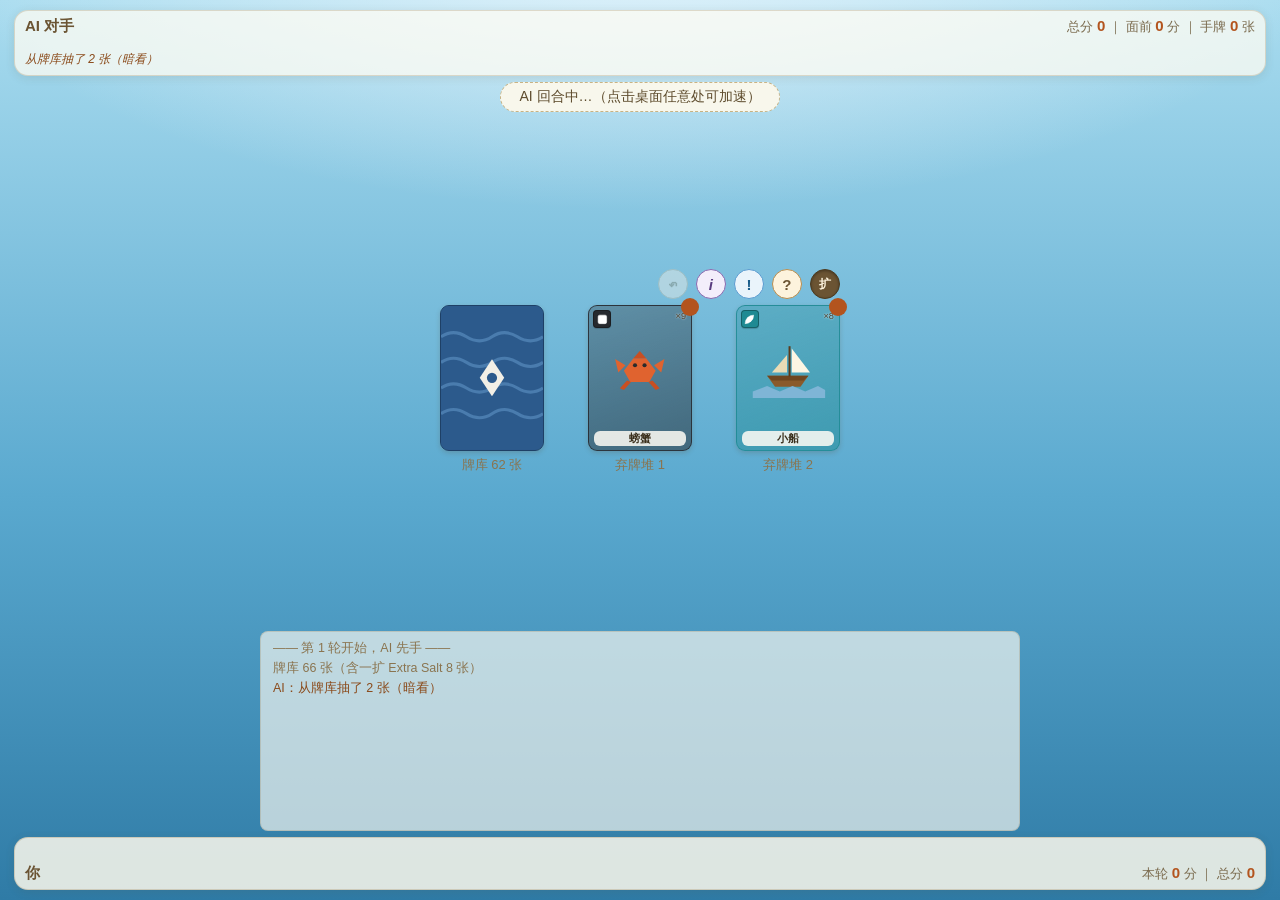
==== index.html @ f8fdf92a "init: 海盐折纸网页版最小可运行组件（游戏页面 + css/js）" ====
<!DOCTYPE html>
<html lang="zh-CN">
<head>
<meta charset="UTF-8">
<meta name="viewport" content="width=device-width, initial-scale=1.0">
<title>海盐折纸 · Sea Salt &amp; Paper 网页版</title>
<link rel="stylesheet" href="css/style.css">
<link rel="stylesheet" href="css/cards.css">
</head>
<body>
<div id="app">

  <!-- AI 区 -->
  <section id="ai-zone">
    <div class="zone-head">
      <span class="pname">AI 对手</span>
      <span class="pstats">总分 <b id="ai-total">0</b> ｜ 面前 <b id="ai-table-score">0</b> 分 ｜ 手牌 <b id="ai-hand-count">0</b> 张</span>
    </div>
    <div id="ai-hand" class="hand-row"></div>
    <div id="ai-table" class="table-row"></div>
    <div id="ai-bubble"></div>
  </section>

  <!-- 中央：牌库与弃牌堆 -->
  <section id="center-zone">
    <div id="phase-bar"></div>
    <div class="piles-block">
      <div id="corner-btns">
        <button id="undo-btn" data-action="undo" title="悔棋：只能撤销本回合内的操作">↶</button>
        <button id="info-btn" data-action="toggleInfo" title="说明模式：开启后点任意牌只看效果说明">i</button>
        <button id="rules-btn" data-action="rulebook" title="规则书">!</button>
        <button id="help-btn" data-action="help" title="规则速查">?</button>
        <button id="exp-btn" data-action="toggleExp" title="一扩 Extra Salt：开关需重开一局">扩</button>
      </div>
      <div class="piles">
        <div class="pile-wrap">
          <div id="deck" class="pile"></div>
          <div class="pile-label">牌库 <span id="deck-count"></span></div>
        </div>
        <div class="pile-wrap">
          <div id="discard-0" class="pile"></div>
          <div class="pile-label">弃牌堆 1</div>
        </div>
        <div class="pile-wrap">
          <div id="discard-1" class="pile"></div>
          <div class="pile-label">弃牌堆 2</div>
        </div>
      </div>
    </div>
    <div id="log"></div>
  </section>

  <!-- 玩家区 -->
  <section id="player-zone">
    <div id="call-bar"></div>
    <div id="duo-bar"></div>
    <div id="player-hand" class="hand-row"></div>
    <div id="player-table" class="table-row"></div>
    <div class="zone-head">
      <span class="pname">你</span>
      <span class="pstats">本轮 <b id="my-round-score">0</b> 分 ｜ 总分 <b id="my-total">0</b></span>
    </div>
  </section>

</div>

<div id="overlay" class="hidden"><div id="overlay-card"></div></div>

<script src="js/cards.js"></script>
<script src="js/rules.js"></script>
<script src="js/ai.js"></script>
<script src="js/ui.js"></script>
<script src="js/main.js"></script>
</body>
</html>
---- css/style.css ----
/* style.css — 布局与主题（海洋风） */
* { box-sizing: border-box; margin: 0; padding: 0; }

:root {
  /* 牌宽跟视口走（宽、高哪个更紧就按哪个缩），手机上一屏放得下、不用上下滑。
     其余档位都按手牌宽的比例派生，比例沿用旧的 74:50:104:92:44；
     高上限 74px 保证桌面大屏上跟以前一样大。 */
  --hand-w: clamp(42px, min(13.4vw, 10.2vh), 74px);
  --table-w: calc(var(--hand-w) * 0.676);
  --pile-w: calc(var(--hand-w) * 1.405);
  --ov-w: calc(var(--hand-w) * 1.243);
  --mini-w: calc(var(--hand-w) * 0.595);
  /* 牌面文字与颜色图标的字号也随牌宽走 */
  --card-name-fs: clamp(8.5px, calc(var(--hand-w) * 0.155), 11px);
  --card-small-name-fs: clamp(7.5px, calc(var(--hand-w) * 0.13), 9px);
  --ci: clamp(9px, calc(var(--hand-w) * 0.2), 15px); /* 颜色识别图标边长 */
}

body {
  font-family: "Microsoft YaHei", "PingFang SC", sans-serif;
  color: #233240;
  background:
    radial-gradient(1200px 500px at 50% -10%, #eaf6fd 0%, transparent 60%),
    linear-gradient(180deg, #a9dcef 0%, #5aa9cf 55%, #2f7ba6 100%);
  /* 横向不滚；纵向一律允许滚动 —— 内容超高时不再被硬裁掉（手机上以前牌库会被压成 0 高且看不了） */
  overflow-x: hidden;
  overflow-y: auto;
  -webkit-tap-highlight-color: transparent; /* 去掉触屏点击时的灰色闪块（改用 :active 做反馈） */
  overscroll-behavior-y: none;             /* 手机端阻止下拉刷新/回弹 */
}

#app {
  /* 用 min-height 而不是 height：内容多时整页可向下生长并滚动，
     同高度富余时 1fr 仍会把中间区拉开（视觉与以前一致）；
     dvh 跟随手机地址栏收放，避免 100vh 把底部手牌顶到工具栏下面 */
  min-height: 100vh;
  min-height: 100dvh;
  display: grid;
  grid-template-rows: auto 1fr auto;
  gap: 6px;
  padding: 10px 14px;
  touch-action: manipulation; /* 去掉触屏 300ms 点击延迟，并禁掉双击缩放 */
}

/* ---------- 区域通用 ---------- */
#ai-zone, #player-zone {
  display: flex;
  flex-direction: column;
  gap: 5px;
  padding: 6px 10px;
  border-radius: 14px;
  background: rgba(255, 252, 243, 0.75);
  box-shadow: 0 2px 10px rgba(90, 70, 40, 0.12);
  border: 1px solid rgba(150, 120, 70, 0.25);
}

#player-zone { background: rgba(252, 248, 235, 0.85); }

.zone-head {
  display: flex;
  justify-content: space-between;
  align-items: baseline;
  flex-wrap: wrap; /* 窄屏下“总分…”整段换行，不挤掉名字 */
  gap: 0 8px;
}
.pname { font-weight: bold; font-size: 15px; color: #6b5433; }
.pstats { font-size: 13px; color: #7a6a4d; }
.pstats b { color: #b3541e; font-size: 15px; }

#center-zone {
  display: flex;
  flex-direction: column;
  align-items: center;
  /* 高度有富余时把空白分到“牌库上下”两处（日志贴玩家区），而不是堆在底部变成一块死白 */
  justify-content: space-between;
  gap: 8px;
  /* 这里故意不再写 min-height: 0 —— 那个写法允许网格把中央区压到 0 高，
     手机上手牌一换行，牌库/弃牌堆/日志会整体消失 */
}

/* ---------- 阶段条 ---------- */
#phase-bar {
  font-size: 14px;
  color: #5d4b2c;
  background: rgba(255, 250, 236, 0.9);
  border: 1px dashed #c9b384;
  border-radius: 20px;
  padding: 5px 18px;
  min-height: 28px;
}

/* ---------- 弃牌堆区 ---------- */
.piles { display: flex; gap: 44px; align-items: flex-start; }
.pile-wrap { display: flex; flex-direction: column; align-items: center; gap: 5px; }
.pile-label { font-size: 13px; color: #8a744f; }

/* ---------- 日志 ---------- */
#log {
  width: min(760px, 96%);
  flex: 1 1 auto;
  min-height: 56px;
  max-height: 200px; /* 中央区放大：多留几行历史 */
  overflow-y: auto;
  font-size: 12.5px;
  color: #7a6a4d;
  background: rgba(255, 252, 243, 0.65);
  border: 1px solid rgba(150, 120, 70, 0.22);
  border-radius: 8px;
  padding: 6px 12px;
  line-height: 1.6;
}
.log-line.you { color: #1a5c8a; }
.log-line.ai { color: #8a4a1a; }
.log-line.sys { color: #8a744f; }

/* ---------- 手牌/面前行 ----------
   最小高度按牌档算（不留死高度）；空行直接塌掉，
   否则开局时 AI 区会白白占掉两行空白、把玩家区顶到屏外 */
.hand-row {
  display: flex;
  flex-wrap: wrap;
  gap: 8px;
  min-height: calc(var(--hand-w) * 1.4 + 8px);
  align-items: flex-end;
  padding: 4px 2px;
}
.table-row {
  display: flex;
  flex-wrap: wrap;
  gap: 6px;
  min-height: calc(var(--table-w) * 1.4 + 6px);
  align-items: flex-end;
  padding: 2px;
}
/* AI 手牌用的是 mini 牌，行高按 mini 算 */
#ai-hand { min-height: calc(var(--mini-w) * 1.4 + 8px); }
/* 空行塌掉（#ai-hand:empty 特异性高于 #ai-hand，否则盖不住） */
.hand-row:empty, .table-row:empty, #ai-hand:empty { min-height: 0; padding: 0; }

/* ---------- 按钮条 ---------- */
#call-bar, #duo-bar {
  display: flex;
  gap: 8px;
  align-items: center;
  flex-wrap: wrap;
  min-height: 30px;
}
/* 空条塌掉：写在断点外，否则横屏（宽 >640px）下两个空条会白占 60px 把整页顶出一屏 */
#call-bar:empty, #duo-bar:empty { min-height: 0; }
.call-tip { font-size: 13px; color: #b3541e; font-weight: bold; }
.sel-info { font-size: 12px; color: #8a4a1a; }

.btn {
  font-family: inherit;
  font-size: 13px;
  padding: 6px 14px;
  border-radius: 18px;
  border: 1px solid #b98d4f;
  background: linear-gradient(180deg, #fdf3dd, #f3e2bd);
  color: #5d4b2c;
  cursor: pointer;
  transition: transform .08s, box-shadow .08s;
}
.btn:hover { transform: translateY(-1px); box-shadow: 0 3px 8px rgba(120, 90, 40, .25); }
.btn:active { transform: translateY(0); }
.btn.primary { background: linear-gradient(180deg, #3f7d4e, #2f6340); color: #fff; border-color: #2f6340; }
.btn.danger { background: linear-gradient(180deg, #d9534f, #b03a36); color: #fff; border-color: #b03a36; }
.btn.warn { background: linear-gradient(180deg, #e8912d, #c97416); color: #fff; border-color: #c97416; }
.btn.ghost { background: transparent; border-style: dashed; }
.btn.disabled, .btn[disabled] { opacity: .45; cursor: not-allowed; }
.btn.mini { font-size: 12px; padding: 3px 10px; }
/* 按钮文案的长/短两套：默认（桌面）显长的，手机断点里反过来 */
.btn .bt-short { display: none; }
.duo-btn { border-color: #3f7d4e; color: #2f6340; font-weight: bold; }

/* ---------- AI 气泡 ---------- */
#ai-bubble {
  min-height: 18px;
  font-size: 12px;
  color: #8a4a1a;
  font-style: italic;
}

/* ---------- 覆盖层 ---------- */
#overlay {
  position: fixed;
  inset: 0;
  background: rgba(40, 30, 15, 0.45);
  display: flex;
  align-items: center;
  justify-content: center;
  z-index: 50;
}
#overlay.hidden { display: none; }
#overlay-card {
  background: #fdf8ec;
  border-radius: 16px;
  padding: 22px 26px;
  max-width: min(760px, 92vw);
  max-height: 86vh;
  max-height: 86dvh;
  overflow: auto;
  box-shadow: 0 12px 40px rgba(30, 20, 5, 0.4);
  text-align: center;
}
#overlay-card h3 { margin-bottom: 10px; color: #5d4b2c; }
#overlay-card .row {
  display: flex;
  gap: 12px;
  justify-content: center;
  flex-wrap: wrap;
  margin: 10px 0;
  align-items: flex-end;
}
#overlay-card .ov-card { cursor: pointer; border-radius: 10px; padding: 4px; transition: transform .1s; }
#overlay-card .ov-card:hover { transform: translateY(-3px); background: #f3e6c6; }
#overlay-card .ov-pile { margin: 8px 0; }
#overlay-card .ov-pile-title { font-size: 12px; color: #8a744f; margin-bottom: 4px; }
#overlay-card p.hint { font-size: 12px; color: #a08c60; margin: 6px 0; }

/* 弃牌堆选择：亮出两堆顶牌辅助判断 */
#overlay-card .discard-choices { display: flex; gap: 18px; justify-content: center; margin: 8px 0; }
#overlay-card .dc-col {
  display: flex; flex-direction: column; align-items: center; gap: 6px;
  padding: 8px 12px; border-radius: 12px;
  background: rgba(255, 250, 236, 0.7); border: 1px solid rgba(150, 120, 70, 0.3);
}
#overlay-card .dc-col.disabled { opacity: .45; }
#overlay-card .dc-col.ref { background: transparent; border: 1px dashed rgba(150, 120, 70, 0.4); }
#overlay-card .dc-label { font-size: 12px; color: #8a744f; }
#overlay-card .dc-top { min-height: 64px; display: flex; align-items: center; justify-content: center; }
#overlay-card .dc-empty {
  width: 46px; height: 64px; border: 2px dashed #c9b384; border-radius: 8px;
  display: flex; align-items: center; justify-content: center; color: #c9b384; font-size: 13px;
}
#overlay-card .settle {
  text-align: left;
  font-size: 13px;
  line-height: 1.6;
  background: rgba(240, 228, 200, 0.5);
  border-radius: 8px;
  padding: 8px 12px;
  margin: 6px 0;
}
/* 结算明细表 */
.settle-head { font-weight: bold; color: #6b5433; margin-bottom: 4px; }
/* 结算亮手牌 */
.settle-hand-title { font-size: 12px; color: #8a744f; margin: 4px 0 3px; }
.settle-hand {
  display: flex;
  flex-wrap: wrap;
  gap: 5px;
  margin-bottom: 6px;
  padding: 6px 8px;
  background: rgba(255, 250, 236, 0.7);
  border: 1px dashed rgba(150, 120, 70, 0.35);
  border-radius: 8px;
  min-height: 64px;
  align-items: center;
}
.settle-hand .hint { font-size: 12px; color: #a08c60; }
.settle-row {
  display: grid;
  grid-template-columns: 72px 1fr 56px;
  gap: 10px;
  padding: 2px 0;
  border-bottom: 1px dashed rgba(150, 120, 70, 0.25);
  align-items: baseline;
}
.settle-row .s-item { color: #6b5433; font-weight: bold; }
.settle-row .s-desc { color: #7a6a4d; }
.settle-row .s-pts { text-align: right; font-weight: bold; color: #2f6340; }
.settle-row .s-pts.zero { color: #a08c60; font-weight: normal; }
.settle-row.settle-total {
  border-bottom: none;
  border-top: 2px solid rgba(150, 120, 70, 0.45);
  margin-top: 4px;
  padding-top: 6px;
  font-weight: bold;
}
.settle-row.settle-total .s-desc { color: #b3541e; font-weight: bold; }
#overlay-card .score-line { font-size: 22px; font-weight: bold; color: #b3541e; margin: 10px 0; }

/* ---------- 规则速查面板 ---------- */
#overlay-card .help-sec { text-align: left; margin: 12px 0; }
#overlay-card .help-sec-title {
  font-weight: bold; font-size: 13px; color: #b3541e;
  border-left: 3px solid #e8912d; padding-left: 8px; margin-bottom: 5px;
}
#overlay-card .help-steps, #overlay-card .help-ul {
  margin: 0; padding-left: 20px; font-size: 12.5px; color: #5d4b2c; line-height: 1.75;
}
#overlay-card .help-ul { list-style: disc; }
#overlay-card .help-p { font-size: 12.5px; color: #5d4b2c; margin: 4px 0; line-height: 1.6; }
#overlay-card .help-call {
  font-size: 12.5px; color: #5d4b2c; line-height: 1.6; text-align: left;
  background: rgba(255, 250, 236, 0.7); border: 1px solid rgba(150, 120, 70, 0.28);
  border-radius: 10px; padding: 7px 10px; margin: 6px 0;
}
#overlay-card .help-call > b { color: #b3541e; }
#overlay-card .help-call .help-ul { margin: 4px 0; }
#overlay-card .help-eg {
  display: block; margin-top: 4px; padding: 5px 8px; font-size: 12px; color: #6b5433;
  background: rgba(232, 145, 45, 0.12); border-left: 3px solid #e8a06a; border-radius: 4px;
}
#overlay-card .help-tb { width: 100%; border-collapse: collapse; font-size: 12.5px; table-layout: fixed; }
#overlay-card .help-tb td, #overlay-card .help-tb th {
  border: 1px solid rgba(150, 120, 70, 0.3); padding: 3px 5px; text-align: center; color: #5d4b2c;
}
#overlay-card .help-tb th { background: rgba(255, 250, 236, 0.8); font-weight: bold; color: #6b5433; }
#overlay-card .help-tb > tr > td:first-child,
#overlay-card .help-tb tr:first-child td:first-child {
  font-weight: bold; color: #6b5433; background: rgba(255, 250, 236, 0.6);
}
/* 键值表：首列窄、末列左对齐描述 */
#overlay-card .help-tb.kv td:first-child { width: 30%; }
#overlay-card .help-tb.kv td:last-child { text-align: left; }

/* ---------- 牌信息弹层 / 牌表页小件 ---------- */
/* 「一扩」标记 */
.exp-tag {
  display: inline-block;
  font-size: 10px;
  font-weight: bold;
  color: #a44a1e;
  background: #fdeee6;
  border: 1px solid #d07a4a;
  border-radius: 7px;
  padding: 0 5px;
  line-height: 1.5;
  vertical-align: 2px;
}
/* 颜色识别图标的图例（规则书里一行 11 个）；图标本体在 cards.css */
.color-legend {
  display: flex;
  flex-wrap: wrap;
  gap: 5px 14px;
  font-size: 12px;
  margin-top: 4px;
}

/* ---------- 牌库区右上角：悔棋 / 说明模式 / 规则书 / 规则速查 / 一扩 ---------- */
.piles-block {
  display: flex;
  flex-direction: column;
  align-items: flex-end; /* 按钮行与牌堆组右边缘对齐 */
  gap: 6px;
}
#corner-btns { display: flex; gap: 8px; }
#help-btn, #rules-btn, #undo-btn, #info-btn, #exp-btn {
  width: 30px;
  height: 30px;
  border-radius: 50%;
  border: 1px solid #b98d4f;
  background: #fdf3dd;
  color: #6b5433;
  font-size: 15px;
  font-weight: bold;
  line-height: 1;
  cursor: pointer;
}
#rules-btn {
  background: #eaf4fb;
  border-color: #5a9bd0;
  color: #1a5c8a;
}
#info-btn {
  background: #f3eefb;
  border-color: #8a6ab0;
  color: #5a3d80;
  font-style: italic;
}
#exp-btn {
  background: #fdeee6;
  border-color: #d07a4a;
  color: #a44a1e;
  font-size: 12px; /* 「扩」是汉字，30px 圆里得缩字号才不贴边 */
}
/*  toggle 类按钮（说明模式 / 一扩）的激活态：填充反色，一眼看出开着 */
#corner-btns button.on {
  background: #6b5433;
  border-color: #4a3a20;
  color: #fdf3dd;
  box-shadow: inset 0 1px 3px rgba(0, 0, 0, .35);
}
#info-btn.on { background: #5a3d80; border-color: #3d2759; color: #f3eefb; }
#exp-btn.on { background: #a44a1e; border-color: #7a3413; color: #fdeee6; }
#undo-btn {
  background: #eef6ee;
  border-color: #6aa06a;
  color: #2f6340;
}
#undo-btn:disabled {
  opacity: .45;
  cursor: default;
  background: #f1efe8;
  border-color: #c5bda6;
  color: #9a917a;
}

/* ---------- 响应式 ---------- */
/* 窄窗口 / 平板：适度收紧，卡片尺寸由 cards.css 的同名断点控制 */
@media (max-width: 900px) {
  #app { padding: 6px; gap: 4px; }
  .piles { gap: 22px; }
  #log { max-height: 120px; }
}

/* 触屏（手机/平板）：无 hover 可用，所以触控目标放大到 44px、并用 :active 做反馈 */
@media (hover: none), (pointer: coarse) {
  .btn { min-height: 44px; padding: 10px 18px; font-size: 14px; }
  .btn.mini { min-height: 40px; padding: 7px 14px; font-size: 13px; }
  #help-btn, #rules-btn, #undo-btn, #info-btn, #exp-btn { width: 44px; height: 44px; font-size: 18px; }
  #exp-btn { font-size: 15px; }
  /* 触屏上 :hover 会“粘住”不消，这里关掉并换成按下去的 :active 反馈 */
  .btn:hover { transform: none; box-shadow: none; }
  .btn:active { transform: scale(.97); box-shadow: 0 1px 3px rgba(120, 90, 40, .3); }
  #overlay-card .ov-card:hover { transform: none; background: transparent; }
  #overlay-card .ov-card:active { transform: scale(.97); background: #f3e6c6; }
}

/* 手机竖屏：中央区（牌库+日志）优先保留，玩家面板缩到最小可用 */
@media (max-width: 640px) {
  #app { padding: 5px; gap: 3px; }
  #ai-zone, #player-zone { padding: 4px 6px; gap: 4px; border-radius: 10px; }
  .pname { font-size: 13px; }
  .pstats { font-size: 11.5px; }
  .pstats b { font-size: 12.5px; }
  #phase-bar { font-size: 12px; padding: 4px 10px; min-height: 24px; text-align: center; }
  .piles { gap: 10px; }
  .pile-label { font-size: 10.5px; }
  .piles-block { gap: 4px; }
  /* 五个圆钮：触屏块里的 44px 在手机上一行占掉 252px、把牌库挤得很局促，
     收到 32px（本块排在触屏块之后，同特异性会覆盖它的 44px） */
  #help-btn, #rules-btn, #undo-btn, #info-btn, #exp-btn { width: 32px; height: 32px; font-size: 14px; }
  #exp-btn { font-size: 12px; }
  #corner-btns { gap: 6px; }
  /* 日志：手机上不锁死小高度（以前 52px，剩下的 120~180px 变成牌库下面的死空白），
     改成随视口高度给到 26vh，多出来的历史自己滚，不用的部分交给 space-between 分散 */
  #log { min-height: 28px; max-height: 26vh; font-size: 11px; padding: 3px 8px; line-height: 1.45; }
  /* 玩家面板：行高由 :root 的牌宽变量自动算（不再写死 84/56） */
  .hand-row { gap: 4px; padding: 2px 1px; }
  .table-row { gap: 4px; }
  #call-bar, #duo-bar { gap: 6px; min-height: 26px; }
  .call-tip { font-size: 12px; }
  .sel-info { font-size: 11px; }
  #ai-bubble { font-size: 11px; min-height: 12px; }
  /* 弹层：满宽、内边距收紧，靠自身 overflow:auto 滚动 */
  #overlay-card { padding: 14px 10px; border-radius: 12px; max-height: 92dvh; }
  #overlay-card h3 { font-size: 17px; }
  #overlay-card .score-line { font-size: 18px; }
  #overlay-card .row { gap: 8px; margin: 8px 0; }
  #overlay-card .settle { font-size: 12px; padding: 6px 8px; }
  .settle-row { grid-template-columns: 58px 1fr 42px; gap: 6px; }
  .settle-hand { min-height: 56px; gap: 4px; padding: 4px 6px; }
  #overlay-card .help-tb { font-size: 11px; }
  #overlay-card .help-tb td, #overlay-card .help-tb th { padding: 2px 3px; }
  #overlay-card .help-steps, #overlay-card .help-ul,
  #overlay-card .help-p, #overlay-card .help-call { font-size: 11.5px; }
  #overlay-card .help-ul, #overlay-card .help-steps { padding-left: 16px; }
  #overlay-card .discard-choices { gap: 10px; }
  #overlay-card .dc-col { padding: 6px 8px; }
  /* 宣告/配对按钮：文案（“已选：…”“当前 N 分…”）永远独占一行，按钮只在剩下的行里分宽。
     关键是 min-width 必须留够（4em ≈ 4 个汉字）：之前写的是 flex:1 1 0 + min-width:0，
     按钮可以被无限压缩，长文案一出现就把三个按钮挤成 42px（内容只有 30px），
     “跳过 / 结束回合”变成一字一行的竖条，整条被撑到 80px 高。 */
  #call-bar .btn, #duo-bar .btn {
    flex: 1 1 auto; min-width: 4em;
    padding: 8px 5px; font-size: 12.5px; line-height: 1.25;
  }
  #call-bar .call-tip, #call-bar .sel-info,
  #duo-bar .call-tip, #duo-bar .sel-info { flex: 1 1 100%; text-align: center; }
  /* 窄屏改用短文案（“Stop 立即结算”而不是“Stop（立即结算，无颜色奖励）”），
     否则三个宣告按钮的整宽加起来超 366px，会被顶成三行把玩家区抬高 30px */
  #call-bar .btn .bt-long, #duo-bar .btn .bt-long { display: none; }
  #call-bar .btn .bt-short, #duo-bar .btn .bt-short { display: inline; }
}

/* 矮视口（手机横屏 / 小窗口）：宽度超过 640px 所以上面的手机块不生效，
   但纵向只有 390px 可用，这里把提示条/日志/气泡收到最小，否则整页要上下滑 */
@media (max-height: 560px) {
  /* 牌档再降一档：390px 高时按 10.2vh 算会卡在 42px 下限下不来，牌行就吃掉横屏本就不多的余量 */
  :root { --hand-w: clamp(34px, min(13.4vw, 9.4vh), 74px); }
  #app { padding: 4px; gap: 2px; }
  #ai-zone, #player-zone { padding: 3px 8px; gap: 2px; }
  #phase-bar { font-size: 12px; padding: 2px 12px; min-height: 20px; }
  #log { min-height: 20px; max-height: 12vh; font-size: 11px; line-height: 1.45; padding: 3px 8px; }
  #ai-bubble { min-height: 0; }
  .piles { gap: 14px; }
  .pile-label { font-size: 10.5px; }
  #call-bar, #duo-bar { min-height: 24px; }
}

/* 注：触屏块 `@media (hover: none), (pointer: coarse)` 必须排在上面、
   手机断点之前，否则同特异性下它会盖掉 640px 块里的按钮规则。 */
---- css/cards.css ----
/* cards.css — 卡牌样式与动画 */
.card {
  position: relative;
  background: linear-gradient(160deg, #fffdf6 0%, #f7ecd4 100%);
  border: 1px solid #c9b384;
  border-radius: 9px;
  box-shadow: 0 2px 5px rgba(90, 70, 40, 0.22);
  flex-shrink: 0;
  overflow: visible;
}

.card svg.card-art { width: 78%; height: 62%; margin: 14% auto 0; display: block; }
.card svg { display: block; }

/* 尺寸（宽×高按扑克比例 5:7）
   具体数值由 style.css :root 的 --hand-w 等变量驱动：视口越小牌越小，
   手机上三区 + 牌库能一屏放下。改牌档只改那些变量，本文件不写死 px。 */
.card.size-hand { width: var(--hand-w); height: calc(var(--hand-w) * 1.4); }
.card.size-table { width: var(--table-w); height: calc(var(--table-w) * 1.4); }
.card.size-pile { width: var(--pile-w); height: calc(var(--pile-w) * 1.4); }
.card.size-mini { width: var(--mini-w); height: calc(var(--mini-w) * 1.4); }
.card.size-ov { width: var(--ov-w); height: calc(var(--ov-w) * 1.4); }

.card-name {
  position: absolute;
  bottom: 4px;
  left: 5px; right: 5px;
  text-align: center;
  font-size: var(--card-name-fs);
  font-weight: 600;
  color: #3a2f1c;
  line-height: 1;
  padding: 2px 0;
  background: rgba(255, 253, 246, 0.85);
  border-radius: 6px;
}
.card.size-table .card-name, .card.size-mini .card-name { font-size: var(--card-small-name-fs); bottom: 3px; padding: 1px 0; left: 3px; right: 3px; }

.card-count {
  position: absolute;
  top: 5px;
  right: 5px;
  font-size: calc(var(--ci) * 0.62);
  color: #4a3f2c;
  text-shadow: 0 0 2px rgba(255, 255, 255, 0.9);
}
.card.size-table .card-count, .card.size-mini .card-count { display: none; }

/* 左上角一排：颜色识别图标 +（一扩牌）「扩」角标 */
.card-corner {
  position: absolute;
  top: 4px;
  left: 4px;
  display: flex;
  align-items: center;
  gap: 3px;
  pointer-events: none; /* 角标不拦点击，点它等于点这张牌 */
}
.color-icon {
  width: var(--ci);
  height: var(--ci);
  border-radius: 4px;
  display: inline-flex;
  align-items: center;
  justify-content: center;
  flex-shrink: 0;
  box-shadow: inset 0 0 0 1px rgba(0, 0, 0, .3), 0 1px 1px rgba(0, 0, 0, .18);
}
/* 图形占色块的 72%，色块多大都自动跟着缩 */
.color-icon svg { width: 72%; height: 72%; display: block; }
.card.size-pile .color-icon, .card.size-ov .color-icon { width: calc(var(--ci) * 1.2); height: calc(var(--ci) * 1.2); }
.card.size-table .color-icon { width: calc(var(--ci) * 0.74); height: calc(var(--ci) * 0.74); border-radius: 3px; }
.card.size-mini .color-icon { width: calc(var(--ci) * 0.62); height: calc(var(--ci) * 0.62); border-radius: 2.5px; }
/* 弹层 / 牌表页里独立使用（不在 .card-corner 里）时跟文字对齐 */
.color-icon.ci-inline { margin-right: 4px; vertical-align: -2px; }

/* 一扩牌角标（在 .card-corner 内排于颜色图标右边） */
.card.is-exp { border-color: #d07a4a; box-shadow: 0 2px 5px rgba(90, 70, 40, 0.22), inset 0 0 0 1px rgba(208, 122, 74, 0.35); }
.card .exp-corner {
  font-size: calc(var(--ci) * 0.62);
  font-weight: bold;
  line-height: 1;
  color: #a44a1e;
  background: rgba(253, 238, 230, 0.92);
  border: 1px solid #d07a4a;
  border-radius: 6px;
  padding: 2px 3px;
}
.card.size-table .exp-corner, .card.size-mini .exp-corner {
  font-size: 0;
  width: 6px;
  height: 6px;
  padding: 0;
  border-radius: 50%;
}

/* 卡背 */
.card.back {
  background: #2c5a8c;
  border-color: #1e4066;
}
.card.back svg { width: 100%; height: 100%; border-radius: 8px; }

/* 空堆槽：尺寸必须跟 .card.size-pile 完全一致（共用 --pile-w），
   否则有牌时牌会溢出槽位（牌角标 pile-n 错位、牌名压住下方标签） */
.pile {
  width: var(--pile-w);
  height: calc(var(--pile-w) * 1.4);
  position: relative;
}
.pile .empty-slot {
  width: 100%;
  height: 100%;
  border: 2px dashed #c9b384;
  border-radius: 9px;
  display: flex;
  align-items: center;
  justify-content: center;
  color: #c9b384;
  font-size: 13px;
}
.pile-n {
  position: absolute;
  top: -7px;
  right: -7px;
  background: #b3541e;
  color: #fff;
  font-size: 11px;
  min-width: 18px;
  height: 18px;
  border-radius: 9px;
  display: flex;
  align-items: center;
  justify-content: center;
  padding: 0 4px;
}

/* 可点击状态 */
.card.clickable { cursor: pointer; transition: transform .1s, box-shadow .1s; }
.card.clickable:hover { transform: translateY(-4px); box-shadow: 0 6px 14px rgba(90, 60, 20, 0.35); }
.card.takeable { outline: 2px solid #e8912d; outline-offset: 1px; }

/* 成对高亮 */
.card.in-pair {
  outline: 2px solid #3f7d4e;
  outline-offset: 1px;
  animation: pairPulse 1.2s ease-in-out infinite;
}

/* 点选中的手牌 */
.card.selected {
  outline: 3px solid #b3541e;
  outline-offset: 2px;
  transform: translateY(-8px);
  animation: none;
  box-shadow: 0 8px 16px rgba(120, 70, 20, 0.4);
}
@keyframes pairPulse {
  0%, 100% { box-shadow: 0 2px 5px rgba(90,70,40,.22), 0 0 0 0 rgba(63,125,78,.35); }
  50% { box-shadow: 0 2px 5px rgba(90,70,40,.22), 0 0 10px 3px rgba(63,125,78,.45); }
}

/* 入场动画：仅新出现的牌播一次（JS 用 seenCardIds 去重），避免 AI 回合全量重绘时整桌闪烁 */
.card.card-new { animation: cardIn .25s ease-out; }
@keyframes cardIn {
  from { transform: translateY(-8px); opacity: 0; }
  to { transform: translateY(0); opacity: 1; }
}
@media (prefers-reduced-motion: reduce) {
  .card.card-new { animation: none; }
}

/* 飞牌影子：牌进入手牌时从来源飞到手牌位（JS 动态插入到 body） */
.card-fly-ghost {
  position: fixed;
  left: 0; top: 0;
  z-index: 200;
  pointer-events: none;
  transform: translate(-50%, -50%);
  transition: transform .42s cubic-bezier(.2, .7, .3, 1);
  will-change: transform;
}
.card-fly-ghost .card { box-shadow: 0 10px 22px rgba(0, 0, 0, 0.42); }
@media (prefers-reduced-motion: reduce) {
  .card-fly-ghost { display: none; }
}

/* ---------- 窄屏微调 ----------
   牌本身的尺寸已由 :root 的 --hand-w 等变量随视口缩放（宽、高哪个紧就按哪个），
   这里只调角标位置与字号等细节，不再写死牌档 px */
@media (max-width: 640px) {
  .card-name { bottom: 3px; left: 3px; right: 3px; padding: 1px 0; }
  .card-count { top: 3px; right: 3px; }
  .card-corner { top: 3px; left: 3px; gap: 2px; }
  .pile-n { font-size: 10px; min-width: 16px; height: 16px; top: -6px; right: -6px; }
  .pile .empty-slot { font-size: 11px; }
}

/* ---------- 触屏：没有 hover，改用常驻描边 + 按压反馈 ---------- */
@media (hover: none), (pointer: coarse) {
  /* “这张牌可以点”以前只有 hover 一种提示，触屏上看不见 → 给一条常驻虚线框 */
  .card.clickable:not(.takeable):not(.selected):not(.in-pair) {
    outline: 2px dashed rgba(232, 145, 45, .85);
    outline-offset: 2px;
  }
  /* 触屏上 :hover 会“粘住”不消 → 关掉，改用 :active */
  .card.clickable:hover { transform: none; box-shadow: 0 2px 5px rgba(90, 60, 20, 0.22); }
  .card.clickable:active { transform: translateY(-2px) scale(.98); }
}
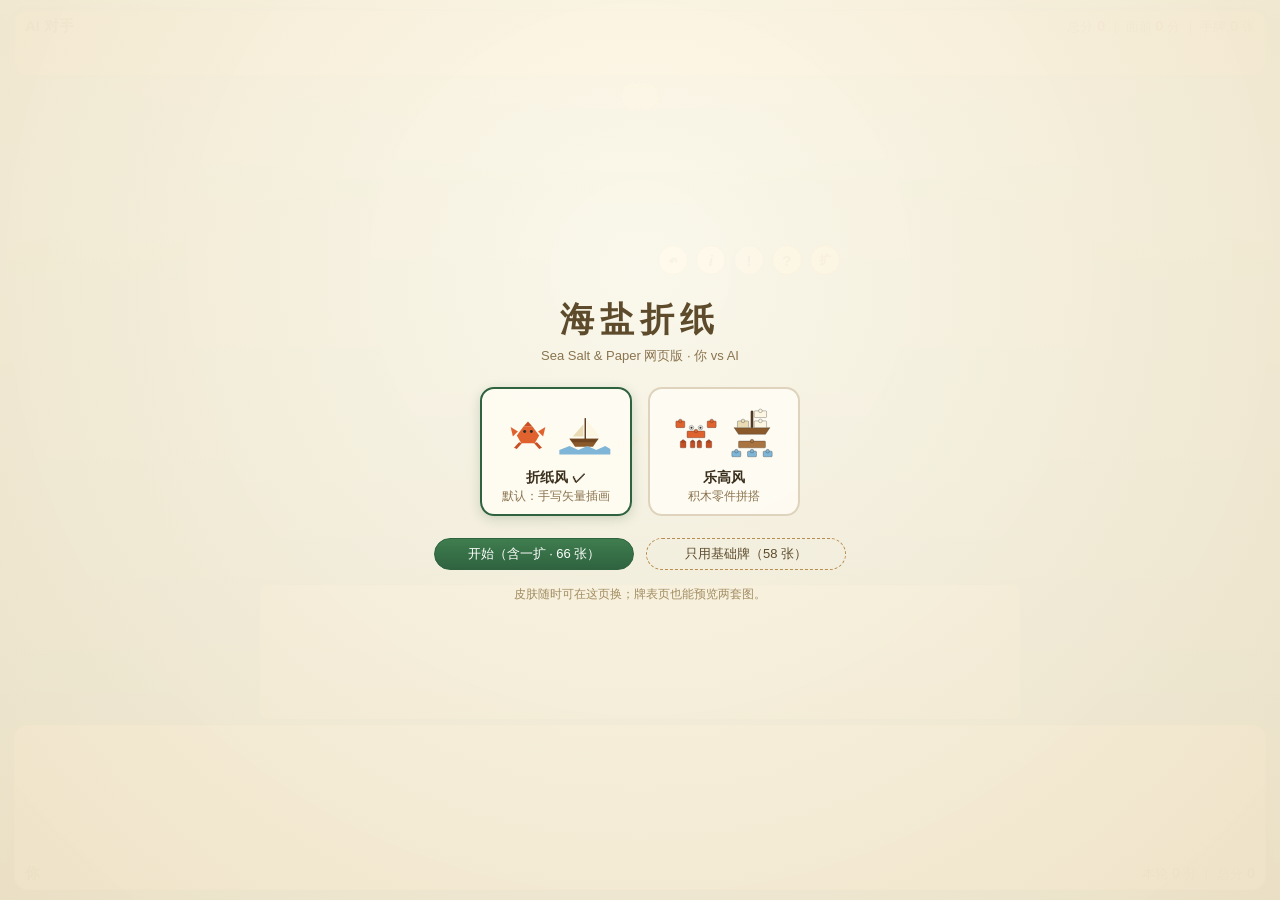
==== commit f5b61cd9: "feat: 新增乐高风卡面皮肤 + 开始页选皮肤（localStorage 持久化，牌表页可切换预览）" ====
--- a/index.html
+++ b/index.html
@@ -65,6 +65,7 @@
 </div>
 
 <div id="overlay" class="hidden"><div id="overlay-card"></div></div>
+<div id="start-page" class="hidden"></div>
 
 <script src="js/cards.js"></script>
 <script src="js/rules.js"></script>
--- a/css/style.css
+++ b/css/style.css
@@ -98,8 +98,8 @@
 #log {
   width: min(760px, 96%);
   flex: 1 1 auto;
-  min-height: 56px;
-  max-height: 200px; /* 中央区放大：多留几行历史 */
+  min-height: 24px;
+  max-height: 134px; /* 只显示最近 6 条（ui.js 已 slice(-6)）：约 6 行 20px + 上下内边距 */
   overflow-y: auto;
   font-size: 12.5px;
   color: #7a6a4d;
@@ -136,6 +136,8 @@
 #ai-hand { min-height: calc(var(--mini-w) * 1.4 + 8px); }
 /* 空行塌掉（#ai-hand:empty 特异性高于 #ai-hand，否则盖不住） */
 .hand-row:empty, .table-row:empty, #ai-hand:empty { min-height: 0; padding: 0; }
+/* 例外：玩家区的手牌行为开局保留一行占位高（开局 AI 先手、你还不手里没牌时），不至于整个玩家区塌得太窄；牌上手后自然被内容撑高 */
+#player-zone .hand-row:empty { min-height: calc(var(--hand-w) * 1.4 + 8px); padding: 4px 2px; }
 
 /* ---------- 按钮条 ---------- */
 #call-bar, #duo-bar {
@@ -217,6 +219,31 @@
 #overlay-card .ov-pile { margin: 8px 0; }
 #overlay-card .ov-pile-title { font-size: 12px; color: #8a744f; margin-bottom: 4px; }
 #overlay-card p.hint { font-size: 12px; color: #a08c60; margin: 6px 0; }
+
+/* ---------- 开始页（选皮肤 + 选牌库，全屏覆盖） ---------- */
+#start-page {
+  position: fixed; inset: 0; z-index: 40; /* 低于弹层 #overlay(50)：规则书/速查盖在开始页上 */
+  display: flex; align-items: center; justify-content: center;
+  background: radial-gradient(ellipse at 50% 30%, rgba(255, 250, 236, .96), rgba(238, 226, 198, .98));
+  overflow-y: auto;
+}
+#start-page.hidden { display: none; }
+.ss-inner { text-align: center; padding: 24px 16px; max-width: 640px; }
+.ss-title { font-size: 34px; color: #5d4b2c; letter-spacing: 6px; margin-bottom: 4px; }
+.ss-sub { font-size: 13px; color: #8a744f; margin-bottom: 22px; }
+.ss-skins { display: flex; gap: 16px; justify-content: center; flex-wrap: wrap; margin-bottom: 22px; }
+.ss-skin {
+  cursor: pointer; border-radius: 14px; padding: 14px 18px 10px;
+  background: rgba(255, 252, 243, .9); border: 2px solid rgba(150, 120, 70, .3);
+  transition: transform .1s, border-color .1s;
+}
+.ss-skin:hover { transform: translateY(-2px); }
+.ss-skin.on { border-color: #2f6340; box-shadow: 0 3px 12px rgba(60, 100, 60, .22); }
+.ss-skin-name { font-size: 14px; font-weight: bold; color: #3a2f1c; margin-top: 6px; }
+.ss-skin-note { font-size: 11.5px; color: #8a744f; margin-top: 2px; }
+.ss-btns { display: flex; gap: 12px; justify-content: center; flex-wrap: wrap; }
+.ss-btns .btn { min-width: 200px; }
+.ss-tip { font-size: 12px; color: #a08c60; margin-top: 16px; }
 
 /* 弃牌堆选择：亮出两堆顶牌辅助判断 */
 #overlay-card .discard-choices { display: flex; gap: 18px; justify-content: center; margin: 8px 0; }
--- a/css/cards.css
+++ b/css/cards.css
@@ -9,7 +9,7 @@
   overflow: visible;
 }
 
-.card svg.card-art { width: 78%; height: 62%; margin: 14% auto 0; display: block; }
+.card svg.card-art { width: 88%; height: 74%; margin: 9% auto 0; display: block; }
 .card svg { display: block; }
 
 /* 尺寸（宽×高按扑克比例 5:7）
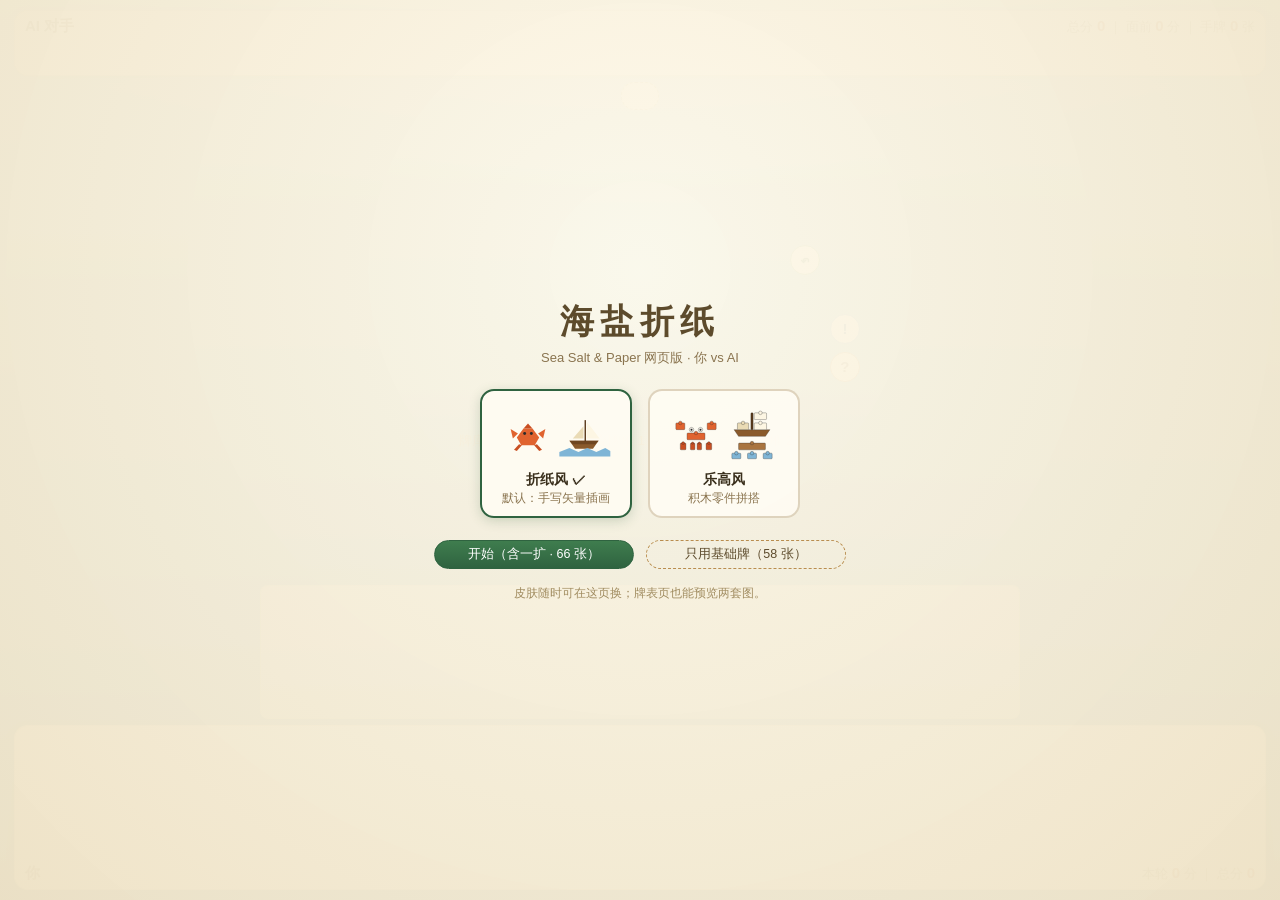
==== commit 9f161c1a: "UI: 精简牌堆区按钮保留悔棋，移除说明模式/一扩，规则书/速查改竖排于牌堆右侧" ====
--- a/index.html
+++ b/index.html
@@ -25,26 +25,28 @@
   <section id="center-zone">
     <div id="phase-bar"></div>
     <div class="piles-block">
-      <div id="corner-btns">
-        <button id="undo-btn" data-action="undo" title="悔棋：只能撤销本回合内的操作">↶</button>
-        <button id="info-btn" data-action="toggleInfo" title="说明模式：开启后点任意牌只看效果说明">i</button>
+      <div class="piles-main">
+        <div id="corner-btns">
+          <button id="undo-btn" data-action="undo" title="悔棋：只能撤销本回合内的操作">↶</button>
+        </div>
+        <div class="piles">
+          <div class="pile-wrap">
+            <div id="deck" class="pile"></div>
+            <div class="pile-label">牌库 <span id="deck-count"></span></div>
+          </div>
+          <div class="pile-wrap">
+            <div id="discard-0" class="pile"></div>
+            <div class="pile-label">弃牌堆 1</div>
+          </div>
+          <div class="pile-wrap">
+            <div id="discard-1" class="pile"></div>
+            <div class="pile-label">弃牌堆 2</div>
+          </div>
+        </div>
+      </div>
+      <div id="side-btns">
         <button id="rules-btn" data-action="rulebook" title="规则书">!</button>
         <button id="help-btn" data-action="help" title="规则速查">?</button>
-        <button id="exp-btn" data-action="toggleExp" title="一扩 Extra Salt：开关需重开一局">扩</button>
-      </div>
-      <div class="piles">
-        <div class="pile-wrap">
-          <div id="deck" class="pile"></div>
-          <div class="pile-label">牌库 <span id="deck-count"></span></div>
-        </div>
-        <div class="pile-wrap">
-          <div id="discard-0" class="pile"></div>
-          <div class="pile-label">弃牌堆 1</div>
-        </div>
-        <div class="pile-wrap">
-          <div id="discard-1" class="pile"></div>
-          <div class="pile-label">弃牌堆 2</div>
-        </div>
       </div>
     </div>
     <div id="log"></div>
--- a/css/style.css
+++ b/css/style.css
@@ -154,9 +154,9 @@
 
 .btn {
   font-family: inherit;
-  font-size: 13px;
-  padding: 6px 14px;
-  border-radius: 18px;
+  font-size: 12.5px;
+  padding: 5px 12px;
+  border-radius: 16px;
   border: 1px solid #b98d4f;
   background: linear-gradient(180deg, #fdf3dd, #f3e2bd);
   color: #5d4b2c;
@@ -366,15 +366,22 @@
   margin-top: 4px;
 }
 
-/* ---------- 牌库区右上角：悔棋 / 说明模式 / 规则书 / 规则速查 / 一扩 ---------- */
+/* ---------- 牌库区按钮：↶悔棋留在牌堆上方；! 规则书 / ? 速查 竖排在牌堆右侧 ---------- */
 .piles-block {
   display: flex;
+  flex-direction: row;
+  align-items: center; /* 右侧竖排按钮与牌堆组垂直居中对齐 */
+  gap: 10px;
+}
+.piles-main {
+  display: flex;
   flex-direction: column;
-  align-items: flex-end; /* 按钮行与牌堆组右边缘对齐 */
+  align-items: flex-end; /* 悔棋钮与牌堆组右边缘对齐 */
   gap: 6px;
 }
 #corner-btns { display: flex; gap: 8px; }
-#help-btn, #rules-btn, #undo-btn, #info-btn, #exp-btn {
+#side-btns { display: flex; flex-direction: column; gap: 8px; }
+#help-btn, #rules-btn, #undo-btn {
   width: 30px;
   height: 30px;
   border-radius: 50%;
@@ -391,27 +398,6 @@
   border-color: #5a9bd0;
   color: #1a5c8a;
 }
-#info-btn {
-  background: #f3eefb;
-  border-color: #8a6ab0;
-  color: #5a3d80;
-  font-style: italic;
-}
-#exp-btn {
-  background: #fdeee6;
-  border-color: #d07a4a;
-  color: #a44a1e;
-  font-size: 12px; /* 「扩」是汉字，30px 圆里得缩字号才不贴边 */
-}
-/*  toggle 类按钮（说明模式 / 一扩）的激活态：填充反色，一眼看出开着 */
-#corner-btns button.on {
-  background: #6b5433;
-  border-color: #4a3a20;
-  color: #fdf3dd;
-  box-shadow: inset 0 1px 3px rgba(0, 0, 0, .35);
-}
-#info-btn.on { background: #5a3d80; border-color: #3d2759; color: #f3eefb; }
-#exp-btn.on { background: #a44a1e; border-color: #7a3413; color: #fdeee6; }
 #undo-btn {
   background: #eef6ee;
   border-color: #6aa06a;
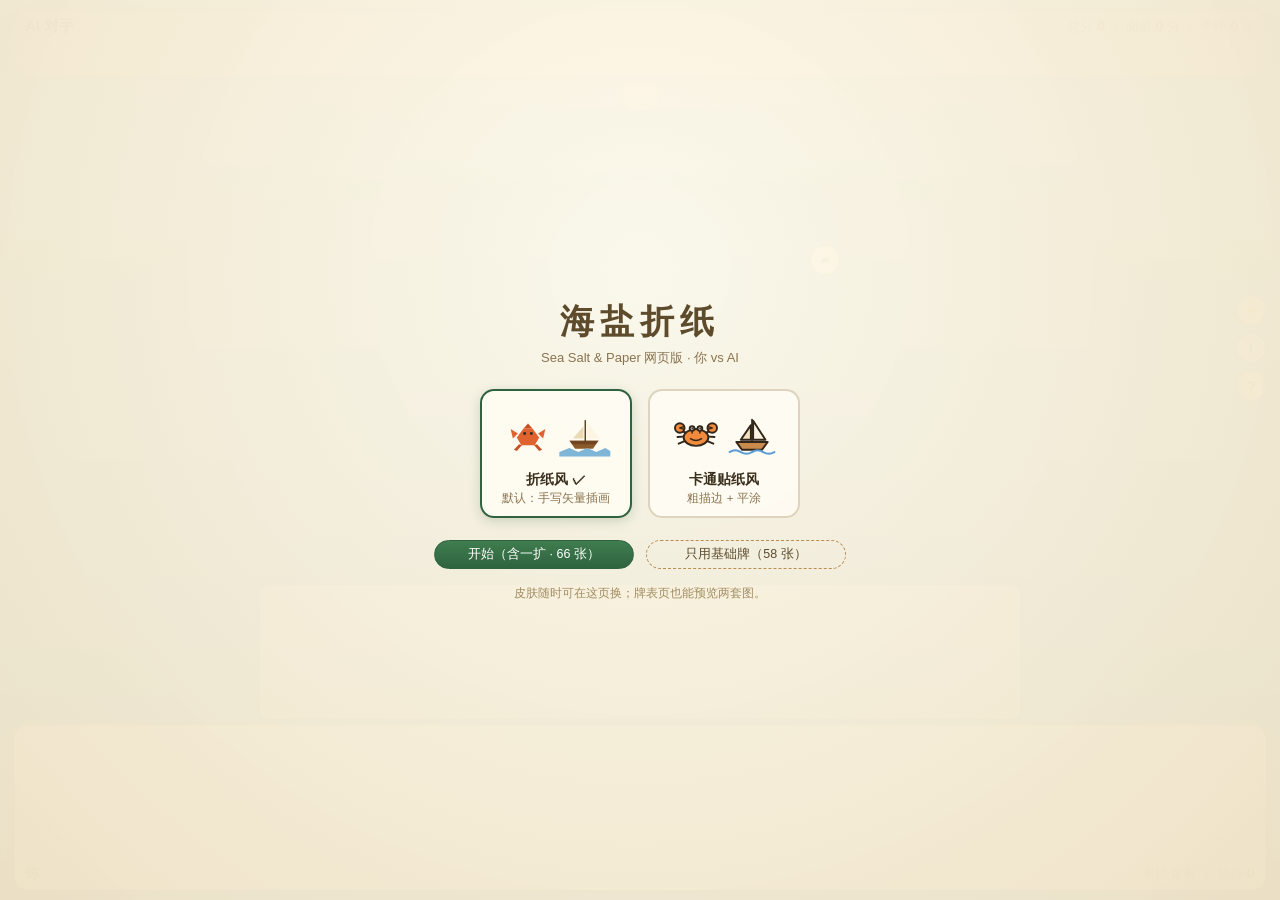
==== commit c1289b44: "移动端: 右侧加⚡快速模式按钮(在!上方), 开启后点牌直接拿不弹拿取气泡, 关闭恢复两步, localStorage持久化默认关" ====
--- a/index.html
+++ b/index.html
@@ -45,6 +45,7 @@
         </div>
       </div>
       <div id="side-btns">
+        <button id="quick-btn" data-action="toggleQuick" title="快速模式：点牌直接拿，不弹拿取气泡">⚡</button>
         <button id="rules-btn" data-action="rulebook" title="规则书">!</button>
         <button id="help-btn" data-action="help" title="规则速查">?</button>
       </div>
--- a/css/style.css
+++ b/css/style.css
@@ -194,6 +194,37 @@
   z-index: 50;
 }
 #overlay.hidden { display: none; }
+
+/* ---------- 回合归属横幅 ---------- */
+/* 挂在 #app 上、z-index 高于弹层 #overlay(50)，因为选牌/弃牌弹层开着时也要看得到是谁的回合；
+   pointer-events:none 保证它只做提示，不挡任何点击 */
+#turn-banner {
+  position: fixed;
+  top: 12px;
+  left: 50%;
+  transform: translateX(-50%);
+  z-index: 60;
+  pointer-events: none;
+  padding: 10px 26px;
+  border-radius: 999px;
+  font-size: 17px;
+  font-weight: bold;
+  letter-spacing: 1px;
+  color: #fff;
+  background: linear-gradient(180deg, #3f7d4e, #2f6340);
+  border: 2px solid #2f6340;
+  box-shadow: 0 6px 18px rgba(30, 20, 5, 0.35);
+  animation: turnBannerIn .22s ease-out;
+}
+#turn-banner.ai {
+  background: linear-gradient(180deg, #5a7fa8, #3d5f84);
+  border-color: #3d5f84;
+}
+#turn-banner.hidden { display: none; }
+@keyframes turnBannerIn {
+  from { opacity: 0; transform: translate(-50%, -8px); }
+  to { opacity: 1; transform: translate(-50%, 0); }
+}
 #overlay-card {
   background: #fdf8ec;
   border-radius: 16px;
@@ -216,6 +247,11 @@
 }
 #overlay-card .ov-card { cursor: pointer; border-radius: 10px; padding: 4px; transition: transform .1s; }
 #overlay-card .ov-card:hover { transform: translateY(-3px); background: #f3e6c6; }
+/* 选牌弹层两步：当前预览的候选牌高亮（与牌堆 selected 同色系） */
+#overlay-card .ov-card.selected { outline: 3px solid #b3541e; outline-offset: 2px; background: #f3e6c6; }
+/* 功能简介 + 拿取确认条（内联在候选牌下方，避免错面弹层被裁切） */
+.keep-confirm { display: flex; flex-direction: column; align-items: center; gap: 8px; margin: 4px auto 8px; max-width: 320px; padding: 10px 12px; background: #fffdf6; border: 2px solid #b98d4f; border-radius: 12px; }
+.keep-confirm .kc-text { font-size: 13px; line-height: 1.4; color: #4a3a22; text-align: center; }
 #overlay-card .ov-pile { margin: 8px 0; }
 #overlay-card .ov-pile-title { font-size: 12px; color: #8a744f; margin-bottom: 4px; }
 #overlay-card p.hint { font-size: 12px; color: #a08c60; margin: 6px 0; }
@@ -368,10 +404,10 @@
 
 /* ---------- 牌库区按钮：↶悔棋留在牌堆上方；! 规则书 / ? 速查 竖排在牌堆右侧 ---------- */
 .piles-block {
-  display: flex;
-  flex-direction: row;
-  align-items: center; /* 右侧竖排按钮与牌堆组垂直居中对齐 */
-  gap: 10px;
+  position: relative;
+  width: 100%;
+  display: flex;
+  justify-content: center; /* 牌堆组保持水平居中 */
 }
 .piles-main {
   display: flex;
@@ -380,8 +416,16 @@
   gap: 6px;
 }
 #corner-btns { display: flex; gap: 8px; }
-#side-btns { display: flex; flex-direction: column; gap: 8px; }
-#help-btn, #rules-btn, #undo-btn {
+#side-btns {
+  position: absolute;
+  right: 0;
+  top: 50%;
+  transform: translateY(-50%); /* 贴中央区右边缘、与牌堆垂直居中 */
+  display: flex;
+  flex-direction: column;
+  gap: 8px;
+}
+#help-btn, #rules-btn, #undo-btn, #quick-btn {
   width: 30px;
   height: 30px;
   border-radius: 50%;
@@ -398,6 +442,14 @@
   border-color: #5a9bd0;
   color: #1a5c8a;
 }
+/* 快速模式按钮：默认（关）普通色；开启时高亮为琥珀色实心，一眼看出当前是“直接拿” */
+#quick-btn { color: #a06b1e; }
+#quick-btn.on {
+  background: #e8912d;
+  border-color: #b3541e;
+  color: #fff;
+  box-shadow: 0 0 0 2px rgba(232, 145, 45, 0.35);
+}
 #undo-btn {
   background: #eef6ee;
   border-color: #6aa06a;
@@ -423,7 +475,7 @@
 @media (hover: none), (pointer: coarse) {
   .btn { min-height: 44px; padding: 10px 18px; font-size: 14px; }
   .btn.mini { min-height: 40px; padding: 7px 14px; font-size: 13px; }
-  #help-btn, #rules-btn, #undo-btn, #info-btn, #exp-btn { width: 44px; height: 44px; font-size: 18px; }
+  #help-btn, #rules-btn, #undo-btn, #quick-btn { width: 44px; height: 44px; font-size: 18px; }
   #exp-btn { font-size: 15px; }
   /* 触屏上 :hover 会“粘住”不消，这里关掉并换成按下去的 :active 反馈 */
   .btn:hover { transform: none; box-shadow: none; }
@@ -445,7 +497,7 @@
   .piles-block { gap: 4px; }
   /* 五个圆钮：触屏块里的 44px 在手机上一行占掉 252px、把牌库挤得很局促，
      收到 32px（本块排在触屏块之后，同特异性会覆盖它的 44px） */
-  #help-btn, #rules-btn, #undo-btn, #info-btn, #exp-btn { width: 32px; height: 32px; font-size: 14px; }
+  #help-btn, #rules-btn, #undo-btn, #quick-btn { width: 32px; height: 32px; font-size: 14px; }
   #exp-btn { font-size: 12px; }
   #corner-btns { gap: 6px; }
   /* 日志：手机上不锁死小高度（以前 52px，剩下的 120~180px 变成牌库下面的死空白），
@@ -487,11 +539,15 @@
      否则三个宣告按钮的整宽加起来超 366px，会被顶成三行把玩家区抬高 30px */
   #call-bar .btn .bt-long, #duo-bar .btn .bt-long { display: none; }
   #call-bar .btn .bt-short, #duo-bar .btn .bt-short { display: inline; }
+  /* 回合横幅收小一号：手机上不吃掉牌区高度 */
+  #turn-banner { font-size: 15px; padding: 8px 20px; top: 8px; }
 }
 
 /* 矮视口（手机横屏 / 小窗口）：宽度超过 640px 所以上面的手机块不生效，
    但纵向只有 390px 可用，这里把提示条/日志/气泡收到最小，否则整页要上下滑 */
 @media (max-height: 560px) {
+  /* 矮视口里横幅改成左上角小胶囊，不盖住居中的牌区 */
+  #turn-banner { top: 6px; font-size: 13px; padding: 5px 14px; }
   /* 牌档再降一档：390px 高时按 10.2vh 算会卡在 42px 下限下不来，牌行就吃掉横屏本就不多的余量 */
   :root { --hand-w: clamp(34px, min(13.4vw, 9.4vh), 74px); }
   #app { padding: 4px; gap: 2px; }
--- a/css/cards.css
+++ b/css/cards.css
@@ -155,6 +155,32 @@
   animation: none;
   box-shadow: 0 8px 16px rgba(120, 70, 20, 0.4);
 }
+
+/* 两步拿牌气泡：牌堆区在屏幕下方，浮层朝上弹出（不遮挡下方牌堆标签，也不溢出屏幕底） */
+.take-popover {
+  position: absolute;
+  bottom: calc(100% + 12px);
+  left: 50%;
+  transform: translateX(-50%);
+  z-index: 300;
+  display: flex;
+  flex-direction: column;
+  align-items: center;
+  gap: 8px;
+  width: max-content;
+  max-width: 200px;
+  padding: 10px 12px;
+  background: #fffdf6;
+  border: 2px solid #b98d4f;
+  border-radius: 12px;
+  box-shadow: 0 8px 20px rgba(90, 60, 20, 0.35);
+}
+.take-popover .tp-text {
+  font-size: 13px;
+  line-height: 1.4;
+  color: #4a3a22;
+  text-align: center;
+}
 @keyframes pairPulse {
   0%, 100% { box-shadow: 0 2px 5px rgba(90,70,40,.22), 0 0 0 0 rgba(63,125,78,.35); }
   50% { box-shadow: 0 2px 5px rgba(90,70,40,.22), 0 0 10px 3px rgba(63,125,78,.45); }
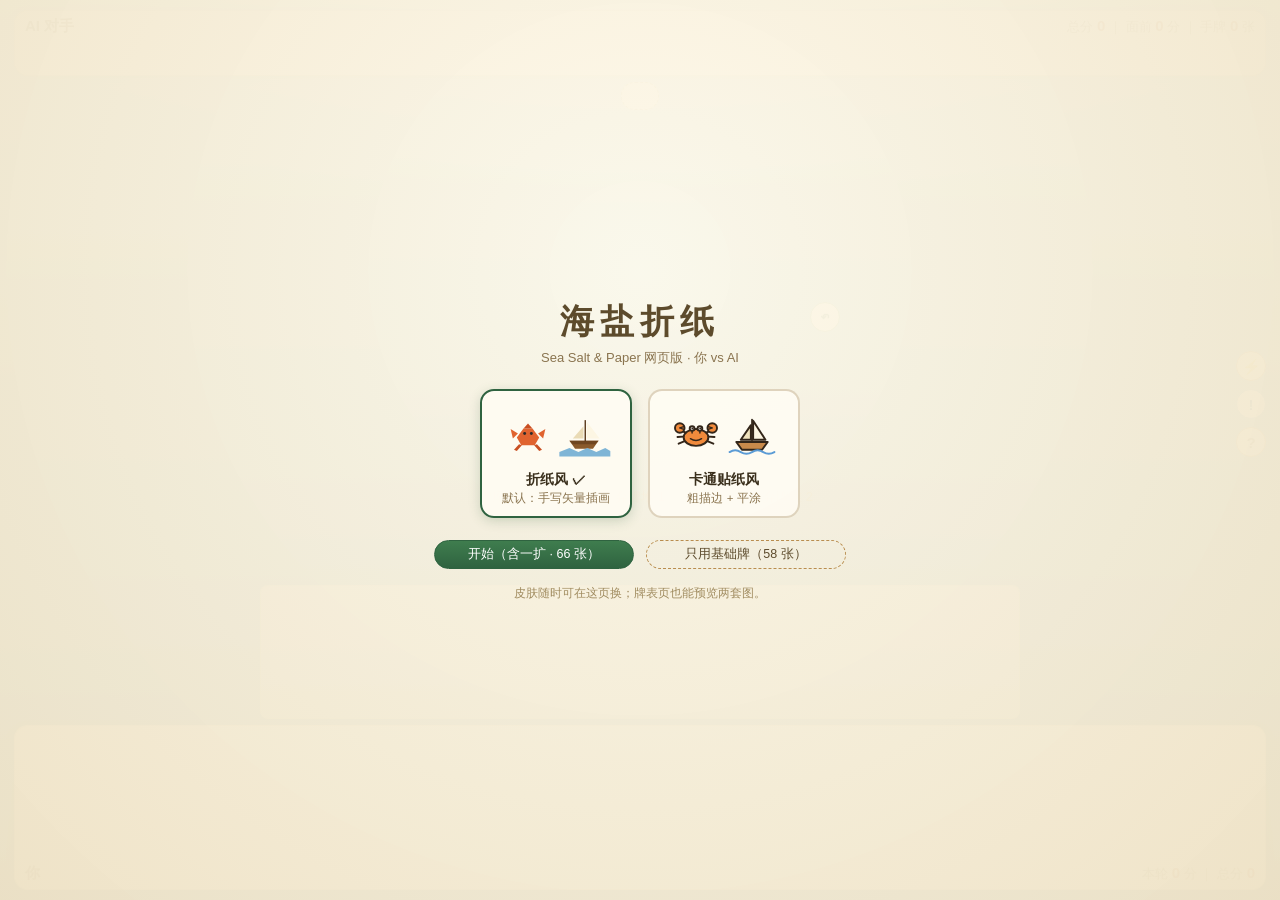
==== commit f01af014: "回合横幅移到提示条下方/牌堆上方的红框位置(改为中央区正常流元素, 预留高度显隐不跳)" ====
--- a/index.html
+++ b/index.html
@@ -24,6 +24,7 @@
   <!-- 中央：牌库与弃牌堆 -->
   <section id="center-zone">
     <div id="phase-bar"></div>
+    <div id="turn-banner"></div>
     <div class="piles-block">
       <div class="piles-main">
         <div id="corner-btns">
--- a/css/style.css
+++ b/css/style.css
@@ -196,34 +196,32 @@
 #overlay.hidden { display: none; }
 
 /* ---------- 回合归属横幅 ---------- */
-/* 挂在 #app 上、z-index 高于弹层 #overlay(50)，因为选牌/弃牌弹层开着时也要看得到是谁的回合；
-   pointer-events:none 保证它只做提示，不挡任何点击 */
+/* 作为 #center-zone 里的正常流元素，插在提示条与牌堆之间（= 用户红框位置）；
+   无论显隐都占一行高度，避免弹出/收起时牌堆上下跳；pointer-events:none 不挡点击 */
 #turn-banner {
-  position: fixed;
-  top: 12px;
-  left: 50%;
-  transform: translateX(-50%);
-  z-index: 60;
-  pointer-events: none;
-  padding: 10px 26px;
+  align-self: center;
+  min-height: 34px;
+  display: flex;
+  align-items: center;
+  justify-content: center;
+  padding: 5px 22px;
   border-radius: 999px;
-  font-size: 17px;
+  font-size: 16px;
   font-weight: bold;
   letter-spacing: 1px;
   color: #fff;
   background: linear-gradient(180deg, #3f7d4e, #2f6340);
   border: 2px solid #2f6340;
-  box-shadow: 0 6px 18px rgba(30, 20, 5, 0.35);
-  animation: turnBannerIn .22s ease-out;
-}
+  box-shadow: 0 4px 12px rgba(30, 20, 5, 0.25);
+  opacity: 0;
+  transform: translateY(-4px);
+  transition: opacity .18s ease, transform .18s ease;
+  pointer-events: none;
+}
+#turn-banner.show { opacity: 1; transform: translateY(0); }
 #turn-banner.ai {
   background: linear-gradient(180deg, #5a7fa8, #3d5f84);
   border-color: #3d5f84;
-}
-#turn-banner.hidden { display: none; }
-@keyframes turnBannerIn {
-  from { opacity: 0; transform: translate(-50%, -8px); }
-  to { opacity: 1; transform: translate(-50%, 0); }
 }
 #overlay-card {
   background: #fdf8ec;
@@ -540,14 +538,14 @@
   #call-bar .btn .bt-long, #duo-bar .btn .bt-long { display: none; }
   #call-bar .btn .bt-short, #duo-bar .btn .bt-short { display: inline; }
   /* 回合横幅收小一号：手机上不吃掉牌区高度 */
-  #turn-banner { font-size: 15px; padding: 8px 20px; top: 8px; }
+  #turn-banner { font-size: 15px; padding: 4px 18px; min-height: 30px; }
 }
 
 /* 矮视口（手机横屏 / 小窗口）：宽度超过 640px 所以上面的手机块不生效，
    但纵向只有 390px 可用，这里把提示条/日志/气泡收到最小，否则整页要上下滑 */
 @media (max-height: 560px) {
-  /* 矮视口里横幅改成左上角小胶囊，不盖住居中的牌区 */
-  #turn-banner { top: 6px; font-size: 13px; padding: 5px 14px; }
+  /* 矮视口里横幅收到最小，不多吃牌区高度 */
+  #turn-banner { font-size: 13px; padding: 2px 14px; min-height: 26px; }
   /* 牌档再降一档：390px 高时按 10.2vh 算会卡在 42px 下限下不来，牌行就吃掉横屏本就不多的余量 */
   :root { --hand-w: clamp(34px, min(13.4vw, 9.4vh), 74px); }
   #app { padding: 4px; gap: 2px; }
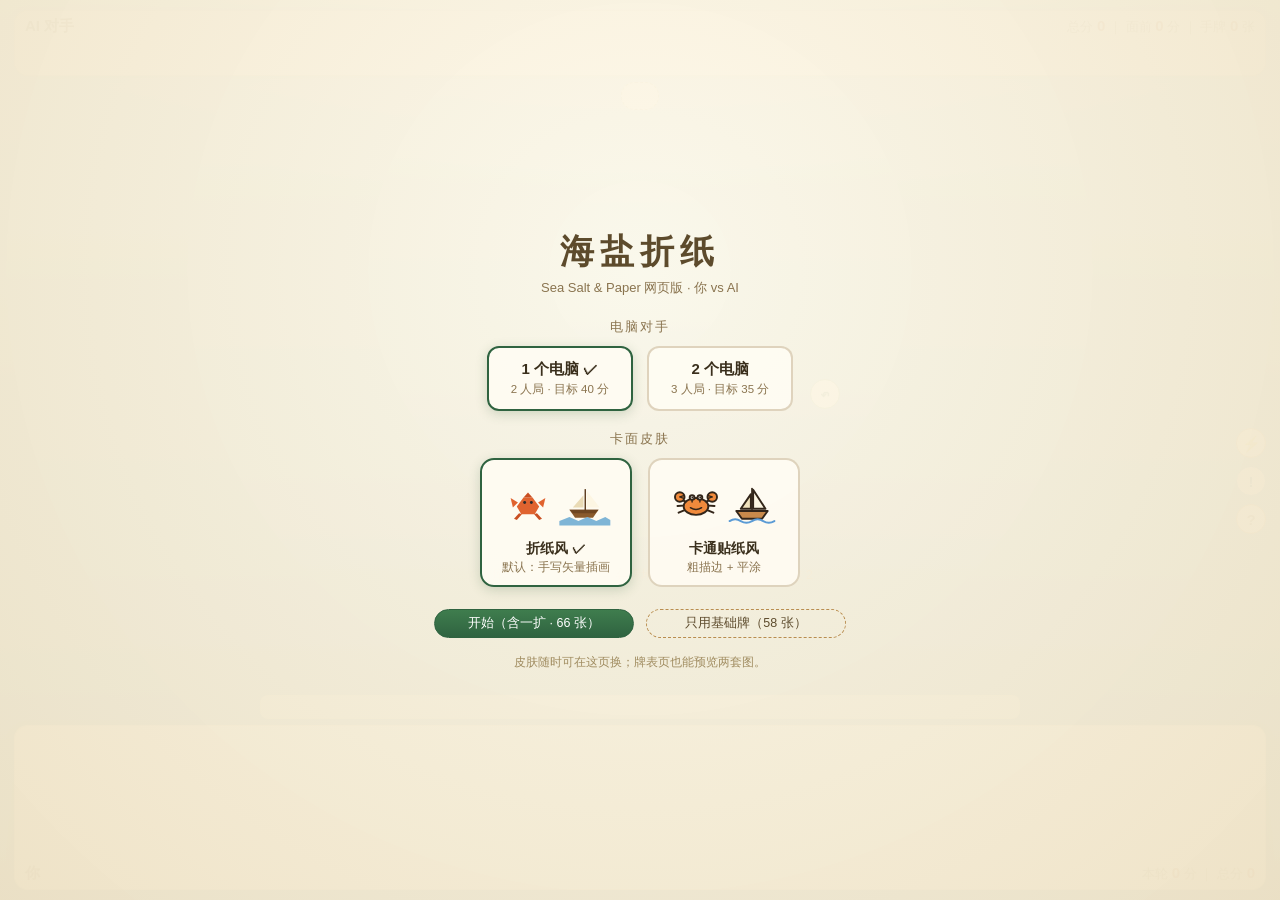
==== commit 986096f2: "新增 3 人局（第二 AI 对手）与卡牌白边 - 引擎：players 扩到 3 人、回合在玩家与两 AI 间轮转、胜利分随人数（2/3 人 = 40/35）、Last Chance 每对手各打一个最" ====
--- a/index.html
+++ b/index.html
@@ -10,16 +10,30 @@
 <body>
 <div id="app">
 
+  <!-- 电脑对手区（顶部堆叠：AI1 在上、AI2 在下，仅 3 人局显示） -->
+  <div id="ai-stack">
   <!-- AI 区 -->
   <section id="ai-zone">
     <div class="zone-head">
-      <span class="pname">AI 对手</span>
+      <span class="pname" id="ai-pname">AI 对手</span>
       <span class="pstats">总分 <b id="ai-total">0</b> ｜ 面前 <b id="ai-table-score">0</b> 分 ｜ 手牌 <b id="ai-hand-count">0</b> 张</span>
     </div>
     <div id="ai-hand" class="hand-row"></div>
     <div id="ai-table" class="table-row"></div>
     <div id="ai-bubble"></div>
   </section>
+
+  <!-- 第 2 个电脑对手（仅 3 人局显示）：紧跟 AI1 下方、同尺寸堆叠 -->
+  <section id="ai2-zone" class="hidden">
+    <div class="zone-head">
+      <span class="pname" id="ai2-pname">AI2</span>
+      <span class="pstats">总分 <b id="ai2-total">0</b> ｜ 面前 <b id="ai2-table-score">0</b> 分 ｜ 手牌 <b id="ai2-hand-count">0</b> 张</span>
+    </div>
+    <div id="ai2-hand" class="hand-row"></div>
+    <div id="ai2-table" class="table-row"></div>
+    <div id="ai2-bubble"></div>
+  </section>
+  </div>
 
   <!-- 中央：牌库与弃牌堆 -->
   <section id="center-zone">
--- a/css/style.css
+++ b/css/style.css
@@ -43,7 +43,7 @@
 }
 
 /* ---------- 区域通用 ---------- */
-#ai-zone, #player-zone {
+#ai-zone, #ai2-zone, #player-zone {
   display: flex;
   flex-direction: column;
   gap: 5px;
@@ -55,6 +55,23 @@
 }
 
 #player-zone { background: rgba(252, 248, 235, 0.85); }
+
+/* 两个电脑对手区在顶部纵向堆叠（AI1 在上、AI2 在下），共占网格第一行 */
+#ai-stack {
+  display: flex;
+  flex-direction: column;
+  gap: 6px;
+}
+/* 第 2 个 AI 区与 #ai-zone 共用上面的通用样式，同尺寸同样式，仅 3 人局才显示 */
+#ai2-zone.hidden { display: none; }
+/* AI 手牌用 mini 牌，行高按 mini 算（与 #ai-hand 同档） */
+#ai2-hand { min-height: calc(var(--mini-w) * 1.4 + 8px); }
+#ai2-bubble {
+  min-height: 18px;
+  font-size: 12px;
+  color: #8a4a1a;
+  font-style: italic;
+}
 
 .zone-head {
   display: flex;
@@ -97,9 +114,12 @@
 /* ---------- 日志 ---------- */
 #log {
   width: min(760px, 96%);
-  flex: 1 1 auto;
+  /* 不再 1 1 auto 拉伸占满中央区剩余高度：窗口只显 3 行，6 条记录内部滚动，
+     腾出的下半截纵向空间留给以后的第二个 AI 区（#app 是 auto 1fr auto 网格，
+     新增对手就多一个 auto 行，1fr 余量会相应缩小） */
+  flex: 0 1 auto;
   min-height: 24px;
-  max-height: 134px; /* 只显示最近 6 条（ui.js 已 slice(-6)）：约 6 行 20px + 上下内边距 */
+  max-height: 74px; /* 约 3 行 20px + 上下内边距（ui.js 仍保留最近 6 条，滚动可见） */
   overflow-y: auto;
   font-size: 12.5px;
   color: #7a6a4d;
@@ -134,8 +154,8 @@
 }
 /* AI 手牌用的是 mini 牌，行高按 mini 算 */
 #ai-hand { min-height: calc(var(--mini-w) * 1.4 + 8px); }
-/* 空行塌掉（#ai-hand:empty 特异性高于 #ai-hand，否则盖不住） */
-.hand-row:empty, .table-row:empty, #ai-hand:empty { min-height: 0; padding: 0; }
+/* 空行塌掉（#ai-hand:empty / #ai2-hand:empty 特异性高于按 id 设的 min-height，否则盖不住） */
+.hand-row:empty, .table-row:empty, #ai-hand:empty, #ai2-hand:empty { min-height: 0; padding: 0; }
 /* 例外：玩家区的手牌行为开局保留一行占位高（开局 AI 先手、你还不手里没牌时），不至于整个玩家区塌得太窄；牌上手后自然被内容撑高 */
 #player-zone .hand-row:empty { min-height: calc(var(--hand-w) * 1.4 + 8px); padding: 4px 2px; }
 
@@ -200,19 +220,19 @@
    无论显隐都占一行高度，避免弹出/收起时牌堆上下跳；pointer-events:none 不挡点击 */
 #turn-banner {
   align-self: center;
-  min-height: 34px;
+  min-height: 46px;
   display: flex;
   align-items: center;
   justify-content: center;
-  padding: 5px 22px;
+  padding: 8px 30px;
   border-radius: 999px;
-  font-size: 16px;
+  font-size: 21px;
   font-weight: bold;
   letter-spacing: 1px;
   color: #fff;
   background: linear-gradient(180deg, #3f7d4e, #2f6340);
   border: 2px solid #2f6340;
-  box-shadow: 0 4px 12px rgba(30, 20, 5, 0.25);
+  box-shadow: 0 5px 16px rgba(30, 20, 5, 0.3);
   opacity: 0;
   transform: translateY(-4px);
   transition: opacity .18s ease, transform .18s ease;
@@ -252,6 +272,13 @@
 .keep-confirm .kc-text { font-size: 13px; line-height: 1.4; color: #4a3a22; text-align: center; }
 #overlay-card .ov-pile { margin: 8px 0; }
 #overlay-card .ov-pile-title { font-size: 12px; color: #8a744f; margin-bottom: 4px; }
+/* 多人局 鲨鱼/水母 选目标弹层：每个候选对手一个竖排按钮（名字 + 手牌/面前张数） */
+#overlay-card .target-pick { display: flex; gap: 12px; flex-wrap: wrap; justify-content: center; }
+#overlay-card .target-btn {
+  display: flex; flex-direction: column; align-items: center; gap: 2px;
+  min-width: 148px; padding: 12px 18px;
+}
+#overlay-card .target-btn .tp-sub { font-size: 11.5px; font-weight: normal; opacity: .85; }
 #overlay-card p.hint { font-size: 12px; color: #a08c60; margin: 6px 0; }
 
 /* ---------- 开始页（选皮肤 + 选牌库，全屏覆盖） ---------- */
@@ -275,6 +302,18 @@
 .ss-skin.on { border-color: #2f6340; box-shadow: 0 3px 12px rgba(60, 100, 60, .22); }
 .ss-skin-name { font-size: 14px; font-weight: bold; color: #3a2f1c; margin-top: 6px; }
 .ss-skin-note { font-size: 11.5px; color: #8a744f; margin-top: 2px; }
+/* 对手数量选择（开始页）：比皮肤卡略短一排分段按钮 */
+.ss-label { font-size: 12.5px; color: #8a744f; letter-spacing: 2px; margin: 2px 0 10px; }
+.ss-opps { display: flex; gap: 14px; justify-content: center; flex-wrap: wrap; margin-bottom: 20px; }
+.ss-opp {
+  cursor: pointer; border-radius: 12px; padding: 12px 22px; min-width: 132px;
+  background: rgba(255, 252, 243, .9); border: 2px solid rgba(150, 120, 70, .3);
+  transition: transform .08s, box-shadow .08s;
+}
+.ss-opp:hover { transform: translateY(-2px); }
+.ss-opp.on { border-color: #2f6340; box-shadow: 0 3px 12px rgba(60, 100, 60, .22); }
+.ss-opp-name { font-size: 15px; font-weight: bold; color: #3a2f1c; }
+.ss-opp-note { font-size: 11.5px; color: #8a744f; margin-top: 3px; }
 .ss-btns { display: flex; gap: 12px; justify-content: center; flex-wrap: wrap; }
 .ss-btns .btn { min-width: 200px; }
 .ss-tip { font-size: 12px; color: #a08c60; margin-top: 16px; }
@@ -466,7 +505,7 @@
 @media (max-width: 900px) {
   #app { padding: 6px; gap: 4px; }
   .piles { gap: 22px; }
-  #log { max-height: 120px; }
+  #log { max-height: 74px; }
 }
 
 /* 触屏（手机/平板）：无 hover 可用，所以触控目标放大到 44px、并用 :active 做反馈 */
@@ -485,7 +524,8 @@
 /* 手机竖屏：中央区（牌库+日志）优先保留，玩家面板缩到最小可用 */
 @media (max-width: 640px) {
   #app { padding: 5px; gap: 3px; }
-  #ai-zone, #player-zone { padding: 4px 6px; gap: 4px; border-radius: 10px; }
+  #ai-stack { gap: 3px; }
+  #ai-zone, #ai2-zone, #player-zone { padding: 4px 6px; gap: 4px; border-radius: 10px; }
   .pname { font-size: 13px; }
   .pstats { font-size: 11.5px; }
   .pstats b { font-size: 12.5px; }
@@ -498,16 +538,16 @@
   #help-btn, #rules-btn, #undo-btn, #quick-btn { width: 32px; height: 32px; font-size: 14px; }
   #exp-btn { font-size: 12px; }
   #corner-btns { gap: 6px; }
-  /* 日志：手机上不锁死小高度（以前 52px，剩下的 120~180px 变成牌库下面的死空白），
-     改成随视口高度给到 26vh，多出来的历史自己滚，不用的部分交给 space-between 分散 */
-  #log { min-height: 28px; max-height: 26vh; font-size: 11px; padding: 3px 8px; line-height: 1.45; }
+  /* 日志：统一 3 行小窗口（与桌面同值，6 条记录内部滚动），
+     腾出的纵向空间留给以后的第二个 AI 区；不再用 26vh 随视口拉伸 */
+  #log { min-height: 28px; max-height: 74px; font-size: 11px; padding: 3px 8px; line-height: 1.45; }
   /* 玩家面板：行高由 :root 的牌宽变量自动算（不再写死 84/56） */
   .hand-row { gap: 4px; padding: 2px 1px; }
   .table-row { gap: 4px; }
   #call-bar, #duo-bar { gap: 6px; min-height: 26px; }
   .call-tip { font-size: 12px; }
   .sel-info { font-size: 11px; }
-  #ai-bubble { font-size: 11px; min-height: 12px; }
+  #ai-bubble, #ai2-bubble { font-size: 11px; min-height: 12px; }
   /* 弹层：满宽、内边距收紧，靠自身 overflow:auto 滚动 */
   #overlay-card { padding: 14px 10px; border-radius: 12px; max-height: 92dvh; }
   #overlay-card h3 { font-size: 17px; }
@@ -537,22 +577,23 @@
      否则三个宣告按钮的整宽加起来超 366px，会被顶成三行把玩家区抬高 30px */
   #call-bar .btn .bt-long, #duo-bar .btn .bt-long { display: none; }
   #call-bar .btn .bt-short, #duo-bar .btn .bt-short { display: inline; }
-  /* 回合横幅收小一号：手机上不吃掉牌区高度 */
-  #turn-banner { font-size: 15px; padding: 4px 18px; min-height: 30px; }
+  /* 回合横幅收小一号：手机上不吃掉牌区高度（桌面已放大到 21px，这里相对降一档） */
+  #turn-banner { font-size: 18px; padding: 5px 22px; min-height: 38px; }
 }
 
 /* 矮视口（手机横屏 / 小窗口）：宽度超过 640px 所以上面的手机块不生效，
    但纵向只有 390px 可用，这里把提示条/日志/气泡收到最小，否则整页要上下滑 */
 @media (max-height: 560px) {
   /* 矮视口里横幅收到最小，不多吃牌区高度 */
-  #turn-banner { font-size: 13px; padding: 2px 14px; min-height: 26px; }
+  #turn-banner { font-size: 14px; padding: 2px 14px; min-height: 26px; }
   /* 牌档再降一档：390px 高时按 10.2vh 算会卡在 42px 下限下不来，牌行就吃掉横屏本就不多的余量 */
   :root { --hand-w: clamp(34px, min(13.4vw, 9.4vh), 74px); }
   #app { padding: 4px; gap: 2px; }
-  #ai-zone, #player-zone { padding: 3px 8px; gap: 2px; }
+  #ai-stack { gap: 2px; }
+  #ai-zone, #ai2-zone, #player-zone { padding: 3px 8px; gap: 2px; }
   #phase-bar { font-size: 12px; padding: 2px 12px; min-height: 20px; }
-  #log { min-height: 20px; max-height: 12vh; font-size: 11px; line-height: 1.45; padding: 3px 8px; }
-  #ai-bubble { min-height: 0; }
+  #log { min-height: 20px; max-height: 64px; font-size: 11px; line-height: 1.45; padding: 3px 8px; }
+  #ai-bubble, #ai2-bubble { min-height: 0; }
   .piles { gap: 14px; }
   .pile-label { font-size: 10.5px; }
   #call-bar, #duo-bar { min-height: 24px; }
--- a/css/cards.css
+++ b/css/cards.css
@@ -11,6 +11,20 @@
 
 .card svg.card-art { width: 88%; height: 74%; margin: 9% auto 0; display: block; }
 .card svg { display: block; }
+
+/* 白边：仿原版卡牌的一圈白色边框。用内嵌伪元素描边，盖在牌面底色之上、内容之下，
+   不占布局、不受 hover/选中/一扩等 box-shadow 状态影响（牌面底色与描边色由内联 cardBgStyle 控制，
+   拿真 border 会被内联 border-color 盖掉、拿 background-clip 会被内联 background 简写重置，故走 ::after）*/
+.card::after {
+  content: '';
+  position: absolute;
+  inset: 0;
+  border: 3px solid #fff;
+  border-radius: 8px; /* 比牌圆角(9px)小 1px，白框沿内缘走 */
+  pointer-events: none; /* 白框不拦点击 */
+}
+/* 小牌（桌面展示/背面预览）白边相应收细，免得 3px 把牌面挤没 */
+.card.size-table::after, .card.size-mini::after { border-width: 2px; }
 
 /* 尺寸（宽×高按扑克比例 5:7）
    具体数值由 style.css :root 的 --hand-w 等变量驱动：视口越小牌越小，
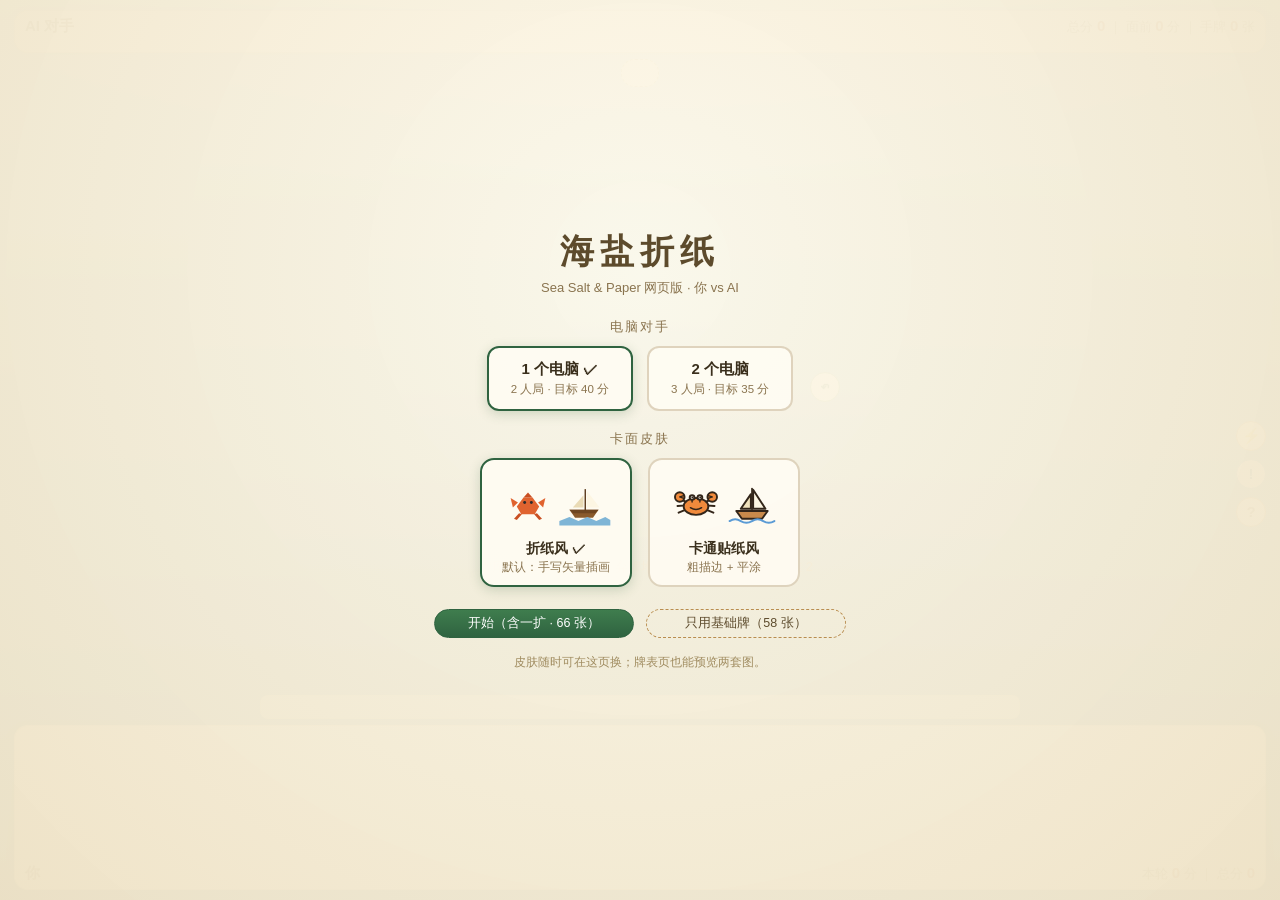
==== commit 860d971e: "AI 面板更紧凑：操作记录移入表头、亮牌缩小 - 把 AI 气泡（操作记录）从面板底部移进 .zone-head，位于名字与总分之间居中，空记录不再单独占行；面板空态高度约 67→44px - AI " ====
--- a/index.html
+++ b/index.html
@@ -16,22 +16,22 @@
   <section id="ai-zone">
     <div class="zone-head">
       <span class="pname" id="ai-pname">AI 对手</span>
+      <span id="ai-bubble" class="ai-bubble"></span>
       <span class="pstats">总分 <b id="ai-total">0</b> ｜ 面前 <b id="ai-table-score">0</b> 分 ｜ 手牌 <b id="ai-hand-count">0</b> 张</span>
     </div>
     <div id="ai-hand" class="hand-row"></div>
     <div id="ai-table" class="table-row"></div>
-    <div id="ai-bubble"></div>
   </section>
 
   <!-- 第 2 个电脑对手（仅 3 人局显示）：紧跟 AI1 下方、同尺寸堆叠 -->
   <section id="ai2-zone" class="hidden">
     <div class="zone-head">
       <span class="pname" id="ai2-pname">AI2</span>
+      <span id="ai2-bubble" class="ai-bubble"></span>
       <span class="pstats">总分 <b id="ai2-total">0</b> ｜ 面前 <b id="ai2-table-score">0</b> 分 ｜ 手牌 <b id="ai2-hand-count">0</b> 张</span>
     </div>
     <div id="ai2-hand" class="hand-row"></div>
     <div id="ai2-table" class="table-row"></div>
-    <div id="ai2-bubble"></div>
   </section>
   </div>
 
--- a/css/style.css
+++ b/css/style.css
@@ -67,7 +67,9 @@
 /* AI 手牌用 mini 牌，行高按 mini 算（与 #ai-hand 同档） */
 #ai2-hand { min-height: calc(var(--mini-w) * 1.4 + 8px); }
 #ai2-bubble {
-  min-height: 18px;
+  flex: 1;
+  min-width: 0;
+  text-align: center;
   font-size: 12px;
   color: #8a4a1a;
   font-style: italic;
@@ -159,6 +161,12 @@
 /* 例外：玩家区的手牌行为开局保留一行占位高（开局 AI 先手、你还不手里没牌时），不至于整个玩家区塌得太窄；牌上手后自然被内容撑高 */
 #player-zone .hand-row:empty { min-height: calc(var(--hand-w) * 1.4 + 8px); padding: 4px 2px; }
 
+/* AI 面前亮出的牌比玩家的小一档（操作行已移入表头，这里再省一点纵向空间） */
+#ai-table .card.size-table, #ai2-table .card.size-table {
+  width: calc(var(--table-w) * 0.78);
+  height: calc(var(--table-w) * 0.78 * 1.4);
+}
+
 /* ---------- 按钮条 ---------- */
 #call-bar, #duo-bar {
   display: flex;
@@ -197,7 +205,9 @@
 
 /* ---------- AI 气泡 ---------- */
 #ai-bubble {
-  min-height: 18px;
+  flex: 1;
+  min-width: 0;
+  text-align: center;
   font-size: 12px;
   color: #8a4a1a;
   font-style: italic;
